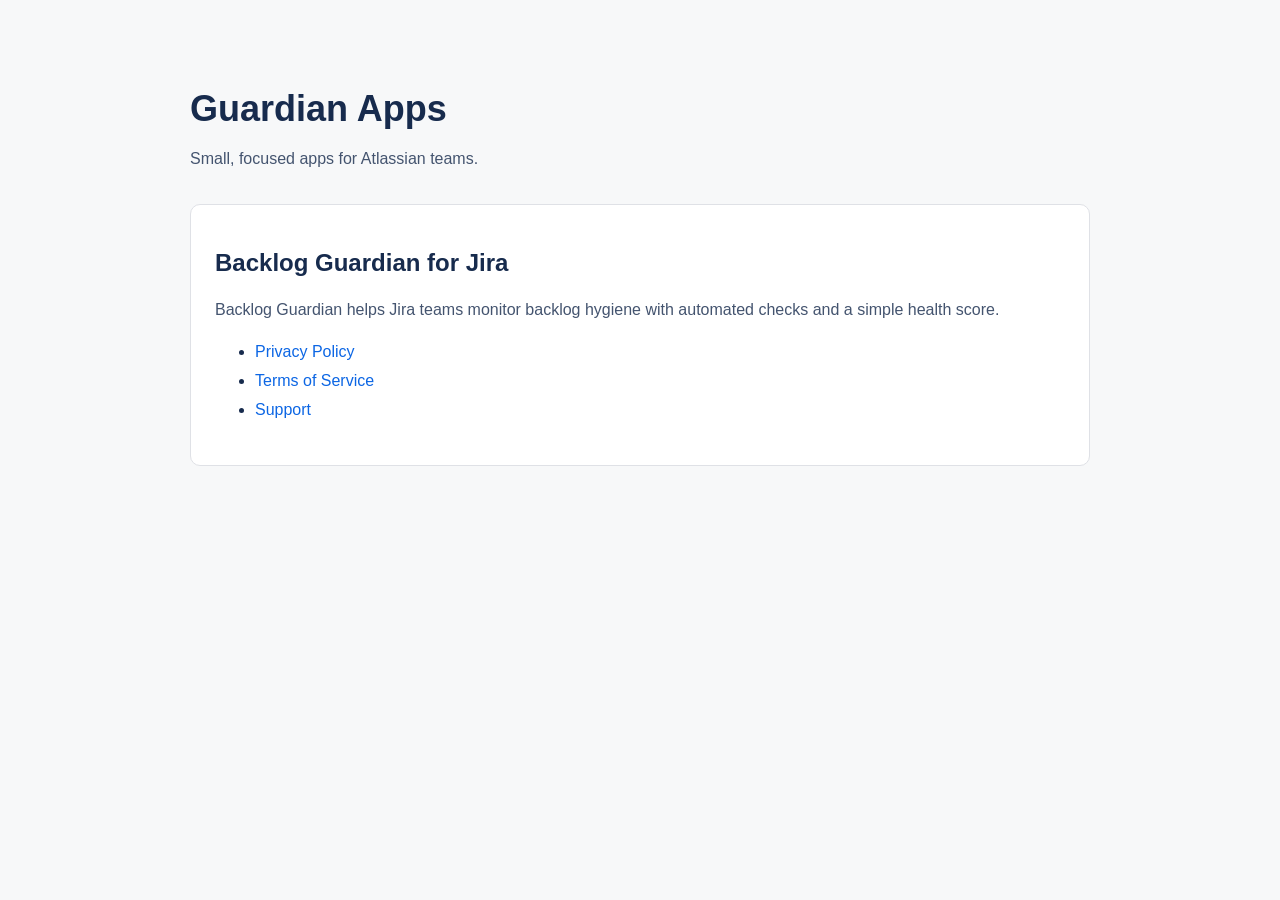
==== index.html @ 0f122b10 "Add Backlog Guardian legal and support pages" ====
<!DOCTYPE html>
<html lang="en">
<head>
  <meta charset="UTF-8" />
  <meta name="viewport" content="width=device-width, initial-scale=1.0" />
  <title>Guardian Apps</title>
  <style>
    body {
      margin: 0;
      font-family: Arial, sans-serif;
      background: #f7f8f9;
      color: #172b4d;
    }

    main {
      max-width: 900px;
      margin: 0 auto;
      padding: 64px 24px;
    }

    h1 {
      margin-bottom: 12px;
      font-size: 36px;
    }

    p {
      line-height: 1.6;
      color: #44546f;
    }

    .card {
      margin-top: 32px;
      padding: 24px;
      background: white;
      border: 1px solid #dfe1e6;
      border-radius: 10px;
    }

    a {
      color: #0c66e4;
      text-decoration: none;
    }

    a:hover {
      text-decoration: underline;
    }

    ul {
      line-height: 1.8;
    }
  </style>
</head>
<body>
  <main>
    <h1>Guardian Apps</h1>

    <p>
      Small, focused apps for Atlassian teams.
    </p>

    <div class="card">
      <h2>Backlog Guardian for Jira</h2>

      <p>
        Backlog Guardian helps Jira teams monitor backlog hygiene with automated checks and a simple health score.
      </p>

      <ul>
        <li>
          <a href="./backlog-guardian/privacy.html">Privacy Policy</a>
        </li>
        <li>
          <a href="./backlog-guardian/terms.html">Terms of Service</a>
        </li>
        <li>
          <a href="./backlog-guardian/support.html">Support</a>
        </li>
      </ul>
    </div>
  </main>
</body>
</html>
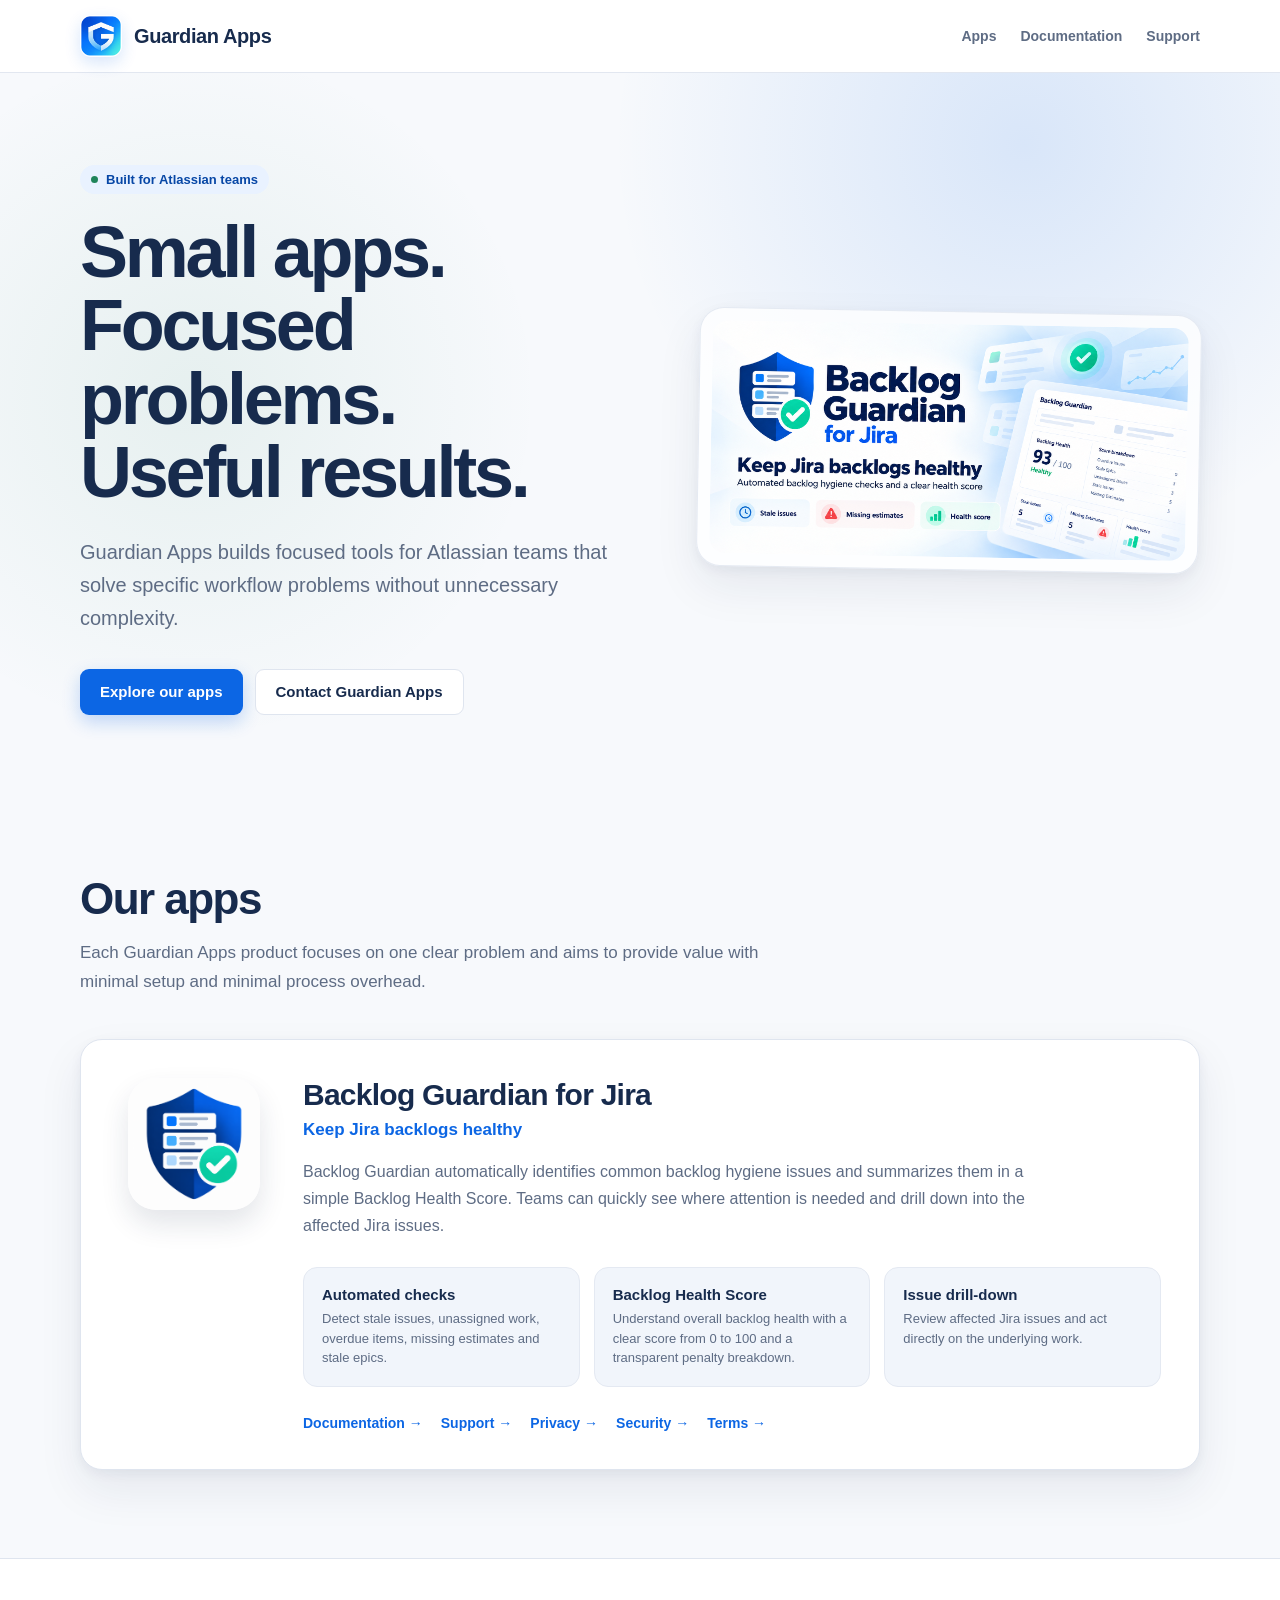
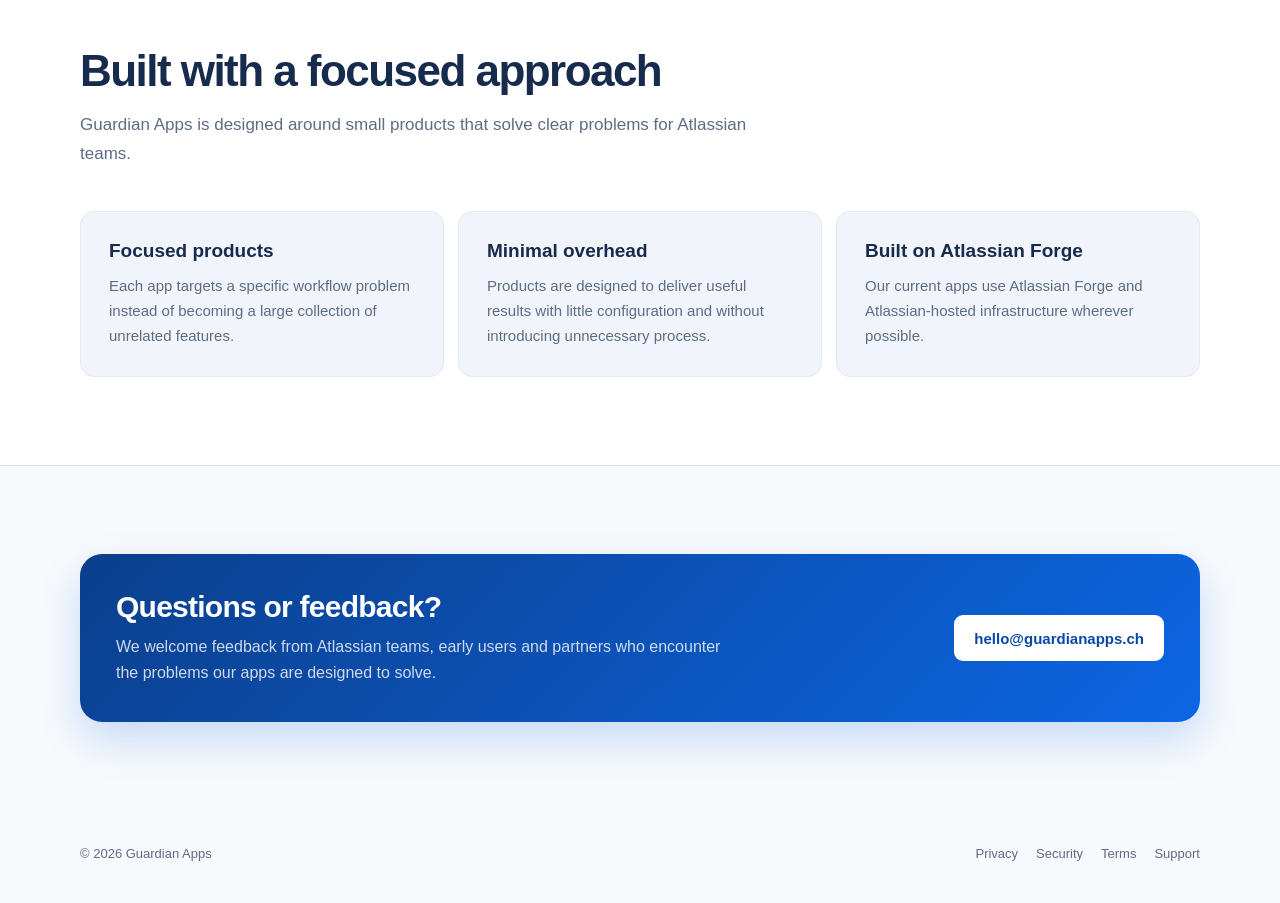
==== commit cebd1b7e: "Redesign Guardian Apps website and add branding" ====
--- a/index.html
+++ b/index.html
@@ -3,80 +3,282 @@
 <head>
   <meta charset="UTF-8" />
   <meta name="viewport" content="width=device-width, initial-scale=1.0" />
-  <title>Guardian Apps</title>
-  <style>
-    body {
-      margin: 0;
-      font-family: Arial, sans-serif;
-      background: #f7f8f9;
-      color: #172b4d;
-    }
-
-    main {
-      max-width: 900px;
-      margin: 0 auto;
-      padding: 64px 24px;
-    }
-
-    h1 {
-      margin-bottom: 12px;
-      font-size: 36px;
-    }
-
-    p {
-      line-height: 1.6;
-      color: #44546f;
-    }
-
-    .card {
-      margin-top: 32px;
-      padding: 24px;
-      background: white;
-      border: 1px solid #dfe1e6;
-      border-radius: 10px;
-    }
-
-    a {
-      color: #0c66e4;
-      text-decoration: none;
-    }
-
-    a:hover {
-      text-decoration: underline;
-    }
-
-    ul {
-      line-height: 1.8;
-    }
-  </style>
+
+  <meta
+    name="description"
+    content="Guardian Apps builds small, focused apps for Atlassian teams. Backlog Guardian for Jira helps teams monitor backlog hygiene with automated checks and a clear health score."
+  />
+
+  <title>Guardian Apps | Focused apps for Atlassian teams</title>
+
+  <link rel="stylesheet" href="./assets/styles.css" />
 </head>
+
 <body>
+
+  <header class="site-header">
+    <div class="container nav">
+
+      <a class="brand" href="./index.html">
+        <img
+          class="brand-logo"
+          src="./assets/guardian-apps-logo.png"
+          alt="Guardian Apps logo"
+        />
+        <span>Guardian Apps</span>
+      </a>
+
+      <nav class="site-nav">
+        <a href="#apps">Apps</a>
+        <a href="./backlog-guardian/docs.html">Documentation</a>
+        <a href="./backlog-guardian/support.html">Support</a>
+      </nav>
+
+    </div>
+  </header>
+
   <main>
-    <h1>Guardian Apps</h1>
-
-    <p>
-      Small, focused apps for Atlassian teams.
-    </p>
-
-    <div class="card">
-      <h2>Backlog Guardian for Jira</h2>
-
-      <p>
-        Backlog Guardian helps Jira teams monitor backlog hygiene with automated checks and a simple health score.
-      </p>
-
-      <ul>
-        <li>
-          <a href="./backlog-guardian/privacy.html">Privacy Policy</a>
-        </li>
-        <li>
-          <a href="./backlog-guardian/terms.html">Terms of Service</a>
-        </li>
-        <li>
-          <a href="./backlog-guardian/support.html">Support</a>
-        </li>
-      </ul>
+
+    <section class="hero">
+      <div class="container hero-grid">
+
+        <div>
+          <div class="eyebrow">
+            <span class="eyebrow-dot"></span>
+            Built for Atlassian teams
+          </div>
+
+          <h1>
+            Small apps.<br />
+            Focused problems.<br />
+            Useful results.
+          </h1>
+
+          <p>
+            Guardian Apps builds focused tools for Atlassian teams that solve
+            specific workflow problems without unnecessary complexity.
+          </p>
+
+          <div class="hero-actions">
+
+            <a class="button button-primary" href="#apps">
+              Explore our apps
+            </a>
+
+            <a
+              class="button button-secondary"
+              href="mailto:hello@guardianapps.ch"
+            >
+              Contact Guardian Apps
+            </a>
+
+          </div>
+        </div>
+
+        <div class="hero-card">
+
+          <img
+            src="./assets/backlog-guardian-banner.png"
+            alt="Backlog Guardian for Jira"
+          />
+
+        </div>
+
+      </div>
+    </section>
+
+    <section class="section" id="apps">
+      <div class="container">
+
+        <div class="section-heading">
+
+          <h2>Our apps</h2>
+
+          <p>
+            Each Guardian Apps product focuses on one clear problem and aims
+            to provide value with minimal setup and minimal process overhead.
+          </p>
+
+        </div>
+
+        <article class="product-card">
+
+          <div class="product-logo-wrap">
+
+            <img
+              class="product-logo"
+              src="./assets/backlog-guardian-logo.png"
+              alt="Backlog Guardian for Jira logo"
+            />
+
+          </div>
+
+          <div class="product-content">
+
+            <h3>Backlog Guardian for Jira</h3>
+
+            <div class="product-tagline">
+              Keep Jira backlogs healthy
+            </div>
+
+            <p class="product-description">
+              Backlog Guardian automatically identifies common backlog hygiene
+              issues and summarizes them in a simple Backlog Health Score.
+              Teams can quickly see where attention is needed and drill down
+              into the affected Jira issues.
+            </p>
+
+            <div class="feature-grid">
+
+              <div class="feature">
+                <strong>Automated checks</strong>
+                <span>
+                  Detect stale issues, unassigned work, overdue items,
+                  missing estimates and stale epics.
+                </span>
+              </div>
+
+              <div class="feature">
+                <strong>Backlog Health Score</strong>
+                <span>
+                  Understand overall backlog health with a clear score from
+                  0 to 100 and a transparent penalty breakdown.
+                </span>
+              </div>
+
+              <div class="feature">
+                <strong>Issue drill-down</strong>
+                <span>
+                  Review affected Jira issues and act directly on the
+                  underlying work.
+                </span>
+              </div>
+
+            </div>
+
+            <div class="product-links">
+
+              <a href="./backlog-guardian/docs.html">
+                Documentation →
+              </a>
+
+              <a href="./backlog-guardian/support.html">
+                Support →
+              </a>
+
+              <a href="./backlog-guardian/privacy.html">
+                Privacy →
+              </a>
+
+              <a href="./backlog-guardian/security.html">
+                Security →
+              </a>
+
+              <a href="./backlog-guardian/terms.html">
+                Terms →
+              </a>
+
+            </div>
+
+          </div>
+        </article>
+
+      </div>
+    </section>
+
+    <section class="section section-white">
+      <div class="container">
+
+        <div class="section-heading">
+
+          <h2>Built with a focused approach</h2>
+
+          <p>
+            Guardian Apps is designed around small products that solve clear
+            problems for Atlassian teams.
+          </p>
+
+        </div>
+
+        <div class="value-grid">
+
+          <div class="value-card">
+            <h3>Focused products</h3>
+
+            <p>
+              Each app targets a specific workflow problem instead of becoming
+              a large collection of unrelated features.
+            </p>
+          </div>
+
+          <div class="value-card">
+            <h3>Minimal overhead</h3>
+
+            <p>
+              Products are designed to deliver useful results with little
+              configuration and without introducing unnecessary process.
+            </p>
+          </div>
+
+          <div class="value-card">
+            <h3>Built on Atlassian Forge</h3>
+
+            <p>
+              Our current apps use Atlassian Forge and Atlassian-hosted
+              infrastructure wherever possible.
+            </p>
+          </div>
+
+        </div>
+
+      </div>
+    </section>
+
+    <section class="section">
+      <div class="container">
+
+        <div class="contact-card">
+
+          <div>
+            <h2>Questions or feedback?</h2>
+
+            <p>
+              We welcome feedback from Atlassian teams, early users and
+              partners who encounter the problems our apps are designed
+              to solve.
+            </p>
+          </div>
+
+          <a
+            class="button"
+            href="mailto:hello@guardianapps.ch"
+          >
+            hello@guardianapps.ch
+          </a>
+
+        </div>
+
+      </div>
+    </section>
+
+  </main>
+
+  <footer class="site-footer">
+    <div class="container footer-content">
+
+      <div>
+        © 2026 Guardian Apps
+      </div>
+
+      <div class="footer-links">
+        <a href="./backlog-guardian/privacy.html">Privacy</a>
+        <a href="./backlog-guardian/security.html">Security</a>
+        <a href="./backlog-guardian/terms.html">Terms</a>
+        <a href="./backlog-guardian/support.html">Support</a>
+      </div>
+
     </div>
-  </main>
+  </footer>
+
 </body>
 </html>
--- a/assets/styles.css
+++ b/assets/styles.css
@@ -0,0 +1,678 @@
+:root {
+  --bg: #f7f9fc;
+  --surface: #ffffff;
+  --surface-soft: #f1f5fb;
+  --text: #172b4d;
+  --text-muted: #5e6c84;
+  --border: #dfe5ef;
+  --primary: #0c66e4;
+  --primary-dark: #0747a6;
+  --primary-soft: #e9f2ff;
+  --success: #1f845a;
+  --warning: #974f0c;
+  --shadow:
+    0 20px 45px rgba(23, 43, 77, 0.08),
+    0 4px 12px rgba(23, 43, 77, 0.05);
+}
+
+* {
+  box-sizing: border-box;
+}
+
+html {
+  scroll-behavior: smooth;
+}
+
+body {
+  margin: 0;
+  font-family:
+    Inter,
+    -apple-system,
+    BlinkMacSystemFont,
+    "Segoe UI",
+    Arial,
+    sans-serif;
+  background: var(--bg);
+  color: var(--text);
+}
+
+img {
+  max-width: 100%;
+}
+
+a {
+  color: var(--primary);
+}
+
+.container {
+  width: min(1120px, calc(100% - 48px));
+  margin: 0 auto;
+}
+
+/* Header */
+
+.site-header {
+  position: sticky;
+  top: 0;
+  z-index: 20;
+  background: rgba(255, 255, 255, 0.94);
+  backdrop-filter: blur(14px);
+  border-bottom: 1px solid rgba(223, 229, 239, 0.9);
+}
+
+.nav {
+  min-height: 72px;
+  display: flex;
+  align-items: center;
+  justify-content: space-between;
+  gap: 32px;
+}
+
+.brand {
+  display: flex;
+  align-items: center;
+  gap: 12px;
+  color: var(--text);
+  text-decoration: none;
+  font-weight: 750;
+  font-size: 20px;
+  letter-spacing: -0.02em;
+}
+
+.brand-logo {
+  width: 42px;
+  height: 42px;
+  display: block;
+  object-fit: contain;
+  border-radius: 11px;
+  box-shadow: 0 6px 16px rgba(12, 102, 228, 0.16);
+}
+
+.site-nav {
+  display: flex;
+  align-items: center;
+  gap: 24px;
+}
+
+.site-nav a {
+  color: var(--text-muted);
+  text-decoration: none;
+  font-size: 14px;
+  font-weight: 600;
+}
+
+.site-nav a:hover,
+.site-nav a.active {
+  color: var(--primary);
+}
+
+/* Buttons */
+
+.button {
+  display: inline-flex;
+  align-items: center;
+  justify-content: center;
+  min-height: 46px;
+  padding: 0 20px;
+  border-radius: 9px;
+  text-decoration: none;
+  font-size: 15px;
+  font-weight: 700;
+  transition:
+    transform 0.15s ease,
+    box-shadow 0.15s ease,
+    background 0.15s ease;
+}
+
+.button:hover {
+  transform: translateY(-1px);
+}
+
+.button-primary {
+  color: white;
+  background: var(--primary);
+  box-shadow: 0 7px 18px rgba(12, 102, 228, 0.24);
+}
+
+.button-primary:hover {
+  color: white;
+  background: var(--primary-dark);
+}
+
+.button-secondary {
+  color: var(--text);
+  background: white;
+  border: 1px solid var(--border);
+}
+
+/* Home hero */
+
+.hero {
+  padding: 92px 0 72px;
+  background:
+    radial-gradient(circle at 80% 10%, rgba(12, 102, 228, 0.13), transparent 34%),
+    radial-gradient(circle at 15% 45%, rgba(31, 132, 90, 0.08), transparent 30%);
+}
+
+.hero-grid {
+  display: grid;
+  grid-template-columns: 1.05fr 0.95fr;
+  gap: 64px;
+  align-items: center;
+}
+
+.eyebrow {
+  display: inline-flex;
+  align-items: center;
+  gap: 8px;
+  padding: 7px 11px;
+  margin-bottom: 22px;
+  border-radius: 999px;
+  background: var(--primary-soft);
+  color: var(--primary-dark);
+  font-size: 13px;
+  font-weight: 700;
+}
+
+.eyebrow-dot {
+  width: 7px;
+  height: 7px;
+  border-radius: 50%;
+  background: var(--success);
+}
+
+.hero h1 {
+  margin: 0;
+  max-width: 700px;
+  font-size: clamp(44px, 6vw, 72px);
+  line-height: 1.02;
+  letter-spacing: -0.045em;
+}
+
+.hero p {
+  max-width: 650px;
+  margin: 26px 0 0;
+  color: var(--text-muted);
+  font-size: 20px;
+  line-height: 1.65;
+}
+
+.hero-actions {
+  display: flex;
+  flex-wrap: wrap;
+  gap: 12px;
+  margin-top: 34px;
+}
+
+.hero-card {
+  padding: 12px;
+  border-radius: 24px;
+  background: rgba(255, 255, 255, 0.76);
+  border: 1px solid rgba(223, 229, 239, 0.8);
+  box-shadow: var(--shadow);
+  transform: rotate(1deg);
+}
+
+.hero-card img {
+  width: 100%;
+  display: block;
+  border-radius: 16px;
+}
+
+/* General sections */
+
+.section {
+  padding: 88px 0;
+}
+
+.section-white {
+  background: white;
+  border-top: 1px solid var(--border);
+  border-bottom: 1px solid var(--border);
+}
+
+.section-heading {
+  max-width: 680px;
+  margin-bottom: 42px;
+}
+
+.section-heading h2 {
+  margin: 0;
+  font-size: clamp(32px, 4vw, 44px);
+  line-height: 1.1;
+  letter-spacing: -0.035em;
+}
+
+.section-heading p {
+  margin: 16px 0 0;
+  color: var(--text-muted);
+  font-size: 17px;
+  line-height: 1.7;
+}
+
+/* Product cards */
+
+.product-card {
+  display: grid;
+  grid-template-columns: 150px 1fr;
+  gap: 34px;
+  padding: 38px;
+  background: var(--surface);
+  border: 1px solid var(--border);
+  border-radius: 22px;
+  box-shadow: var(--shadow);
+}
+
+.product-logo-wrap {
+  display: flex;
+  justify-content: center;
+  align-items: flex-start;
+}
+
+.product-logo {
+  width: 132px;
+  height: 132px;
+  object-fit: cover;
+  border-radius: 28px;
+  box-shadow: 0 14px 28px rgba(23, 43, 77, 0.12);
+}
+
+.product-content h3 {
+  margin: 0;
+  font-size: 30px;
+  letter-spacing: -0.025em;
+}
+
+.product-tagline {
+  margin: 8px 0 18px;
+  color: var(--primary);
+  font-size: 17px;
+  font-weight: 650;
+}
+
+.product-description {
+  max-width: 750px;
+  margin: 0;
+  color: var(--text-muted);
+  font-size: 16px;
+  line-height: 1.7;
+}
+
+.feature-grid,
+.value-grid {
+  display: grid;
+  grid-template-columns: repeat(3, 1fr);
+  gap: 14px;
+  margin-top: 28px;
+}
+
+.feature,
+.value-card {
+  padding: 18px;
+  border-radius: 14px;
+  background: var(--surface-soft);
+  border: 1px solid #e4e9f2;
+}
+
+.feature {
+  min-height: 110px;
+}
+
+.feature strong {
+  display: block;
+  margin-bottom: 6px;
+  font-size: 15px;
+}
+
+.feature span,
+.value-card p {
+  color: var(--text-muted);
+  font-size: 13px;
+  line-height: 1.5;
+}
+
+.value-card {
+  padding: 28px;
+}
+
+.value-card h3 {
+  margin: 0 0 12px;
+  font-size: 19px;
+}
+
+.value-card p {
+  margin: 0;
+  font-size: 15px;
+  line-height: 1.65;
+}
+
+.product-links {
+  display: flex;
+  flex-wrap: wrap;
+  gap: 18px;
+  margin-top: 28px;
+}
+
+.product-links a {
+  color: var(--primary);
+  text-decoration: none;
+  font-weight: 650;
+  font-size: 14px;
+}
+
+.product-links a:hover {
+  text-decoration: underline;
+}
+
+/* Product / document pages */
+
+.page-hero {
+  padding: 64px 0 36px;
+  background:
+    radial-gradient(circle at 80% 20%, rgba(12, 102, 228, 0.1), transparent 32%);
+}
+
+.page-hero-inner {
+  display: flex;
+  align-items: center;
+  gap: 24px;
+}
+
+.page-hero-logo {
+  width: 88px;
+  height: 88px;
+  border-radius: 20px;
+  object-fit: cover;
+  box-shadow: 0 10px 24px rgba(23, 43, 77, 0.1);
+}
+
+.page-hero h1 {
+  margin: 0;
+  font-size: clamp(34px, 5vw, 52px);
+  line-height: 1.08;
+  letter-spacing: -0.035em;
+}
+
+.page-hero p {
+  margin: 10px 0 0;
+  color: var(--text-muted);
+  font-size: 17px;
+  line-height: 1.6;
+}
+
+.content-layout {
+  display: grid;
+  grid-template-columns: minmax(0, 1fr) 240px;
+  gap: 40px;
+  align-items: start;
+}
+
+.content-card {
+  padding: 38px;
+  background: white;
+  border: 1px solid var(--border);
+  border-radius: 20px;
+  box-shadow: var(--shadow);
+}
+
+.content-card h1,
+.content-card h2,
+.content-card h3 {
+  color: var(--text);
+}
+
+.content-card h1 {
+  margin-top: 0;
+  font-size: 36px;
+  letter-spacing: -0.03em;
+}
+
+.content-card h2 {
+  margin-top: 38px;
+  margin-bottom: 12px;
+  font-size: 24px;
+  letter-spacing: -0.02em;
+}
+
+.content-card h3 {
+  margin-top: 26px;
+  margin-bottom: 8px;
+  font-size: 18px;
+}
+
+.content-card p,
+.content-card li {
+  color: var(--text-muted);
+  line-height: 1.7;
+}
+
+.content-card ul,
+.content-card ol {
+  padding-left: 22px;
+}
+
+.content-card li + li {
+  margin-top: 6px;
+}
+
+.content-card code {
+  padding: 2px 6px;
+  border-radius: 5px;
+  background: #f1f2f4;
+}
+
+.content-card a {
+  color: var(--primary);
+}
+
+.note {
+  margin: 24px 0;
+  padding: 16px 18px;
+  background: var(--primary-soft);
+  border-left: 4px solid var(--primary);
+  border-radius: 8px;
+}
+
+.note p {
+  margin: 0;
+}
+
+.sidebar {
+  position: sticky;
+  top: 100px;
+  padding: 20px;
+  background: white;
+  border: 1px solid var(--border);
+  border-radius: 16px;
+}
+
+.sidebar-title {
+  margin: 0 0 14px;
+  color: var(--text);
+  font-size: 13px;
+  font-weight: 750;
+  text-transform: uppercase;
+  letter-spacing: 0.06em;
+}
+
+.sidebar-links {
+  display: flex;
+  flex-direction: column;
+  gap: 4px;
+}
+
+.sidebar-links a {
+  padding: 9px 10px;
+  border-radius: 8px;
+  color: var(--text-muted);
+  text-decoration: none;
+  font-size: 14px;
+}
+
+.sidebar-links a:hover,
+.sidebar-links a.active {
+  color: var(--primary);
+  background: var(--primary-soft);
+}
+
+/* Support */
+
+.support-grid {
+  display: grid;
+  grid-template-columns: repeat(2, 1fr);
+  gap: 18px;
+  margin: 28px 0;
+}
+
+.support-card {
+  padding: 24px;
+  border-radius: 14px;
+  background: var(--surface-soft);
+  border: 1px solid var(--border);
+}
+
+.support-card h3 {
+  margin: 0 0 8px;
+}
+
+.support-card p {
+  margin: 0;
+}
+
+.contact-card {
+  display: flex;
+  align-items: center;
+  justify-content: space-between;
+  gap: 32px;
+  padding: 36px;
+  color: white;
+  background: linear-gradient(135deg, #0b3f8c, #0c66e4);
+  border-radius: 22px;
+  box-shadow: 0 18px 42px rgba(12, 102, 228, 0.2);
+}
+
+.contact-card h2 {
+  margin: 0;
+  font-size: 30px;
+  letter-spacing: -0.025em;
+}
+
+.contact-card p {
+  max-width: 620px;
+  margin: 10px 0 0;
+  color: rgba(255, 255, 255, 0.8);
+  line-height: 1.6;
+}
+
+.contact-card .button {
+  flex-shrink: 0;
+  color: var(--primary-dark);
+  background: white;
+}
+
+/* Footer */
+
+.site-footer {
+  padding: 36px 0 42px;
+  color: var(--text-muted);
+  font-size: 13px;
+}
+
+.footer-content {
+  display: flex;
+  align-items: center;
+  justify-content: space-between;
+  gap: 30px;
+}
+
+.footer-links {
+  display: flex;
+  flex-wrap: wrap;
+  gap: 18px;
+}
+
+.footer-links a {
+  color: var(--text-muted);
+  text-decoration: none;
+}
+
+.footer-links a:hover {
+  color: var(--primary);
+}
+
+/* Responsive */
+
+@media (max-width: 900px) {
+  .hero-grid,
+  .content-layout,
+  .product-card {
+    grid-template-columns: 1fr;
+  }
+
+  .hero-card {
+    transform: none;
+  }
+
+  .product-logo-wrap {
+    justify-content: flex-start;
+  }
+
+  .feature-grid,
+  .value-grid {
+    grid-template-columns: 1fr;
+  }
+
+  .sidebar {
+    position: static;
+  }
+
+  .contact-card {
+    flex-direction: column;
+    align-items: flex-start;
+  }
+}
+
+@media (max-width: 640px) {
+  .container {
+    width: min(100% - 32px, 1120px);
+  }
+
+  .site-nav {
+    display: none;
+  }
+
+  .hero {
+    padding: 68px 0 54px;
+  }
+
+  .section {
+    padding: 64px 0;
+  }
+
+  .hero h1 {
+    font-size: 44px;
+  }
+
+  .hero p {
+    font-size: 18px;
+  }
+
+  .product-card,
+  .content-card {
+    padding: 24px;
+  }
+
+  .page-hero-inner {
+    align-items: flex-start;
+    flex-direction: column;
+  }
+
+  .support-grid {
+    grid-template-columns: 1fr;
+  }
+
+  .footer-content {
+    align-items: flex-start;
+    flex-direction: column;
+  }
+}
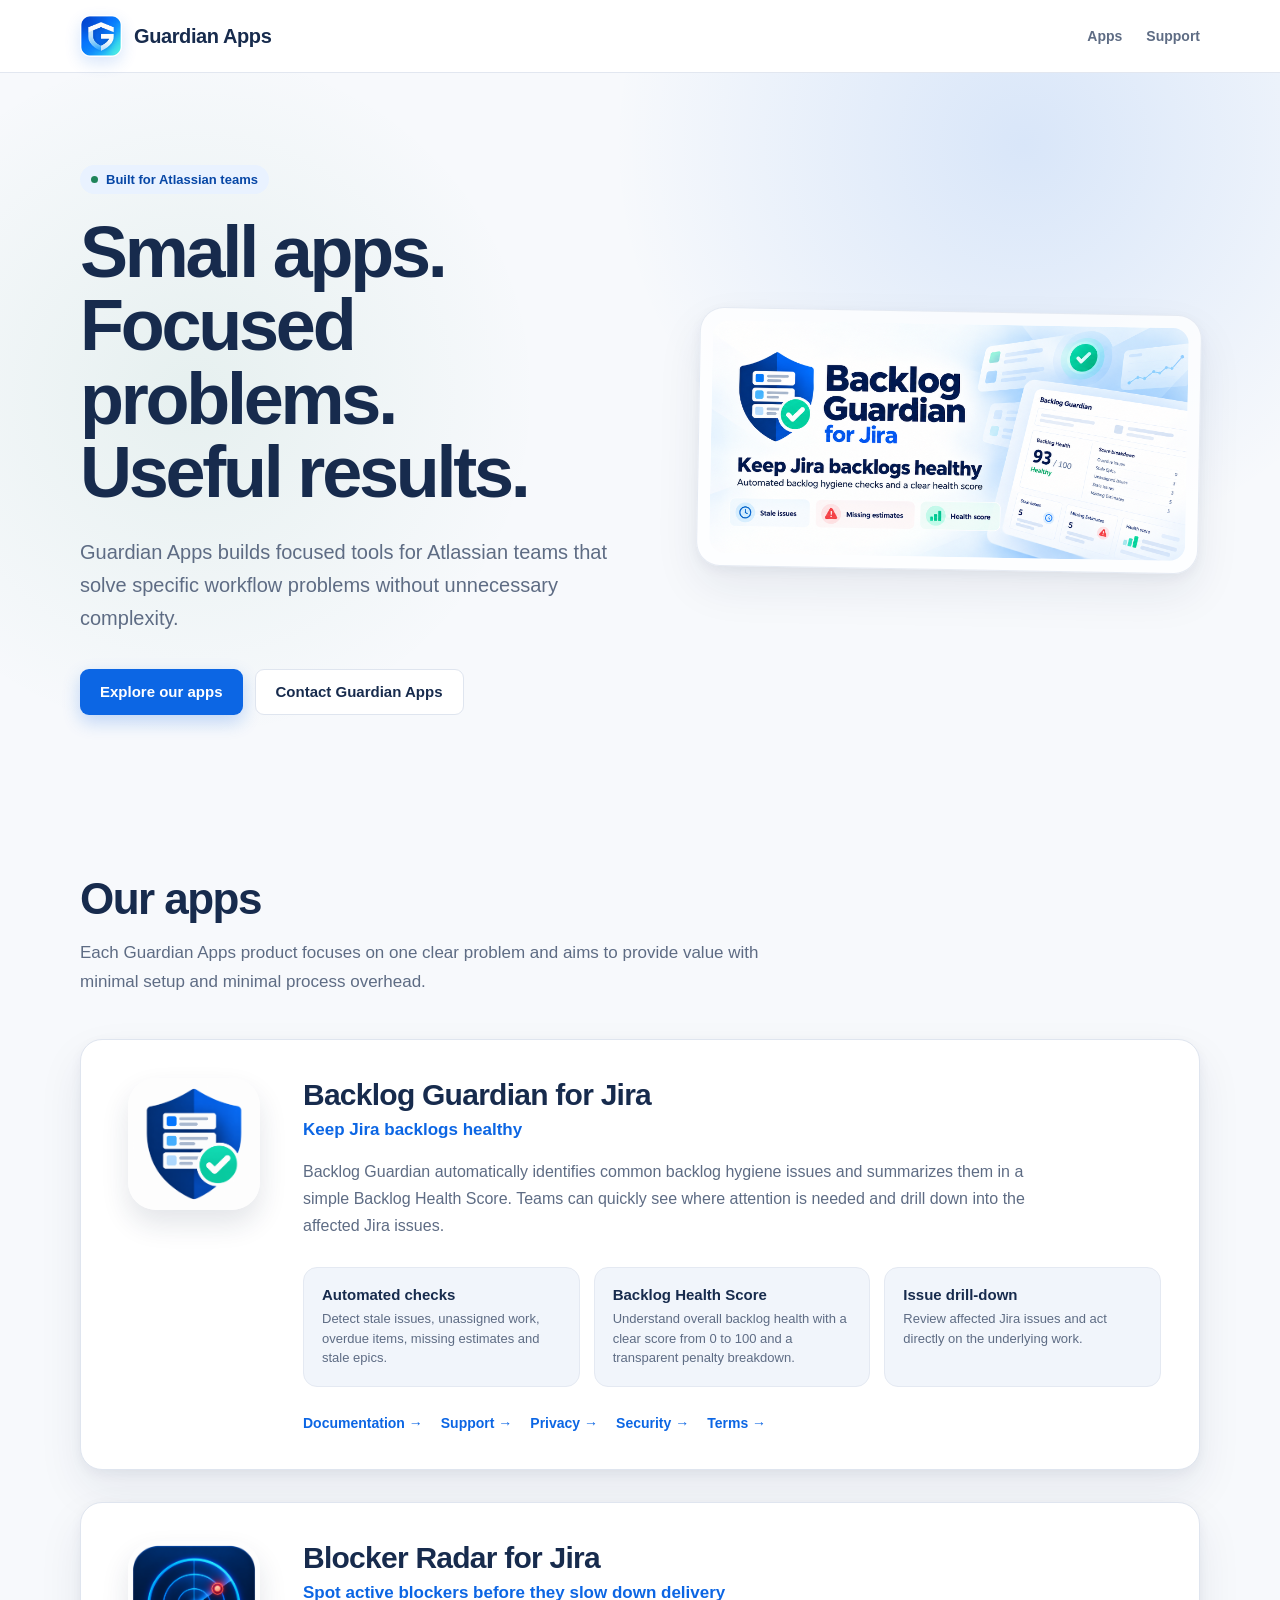
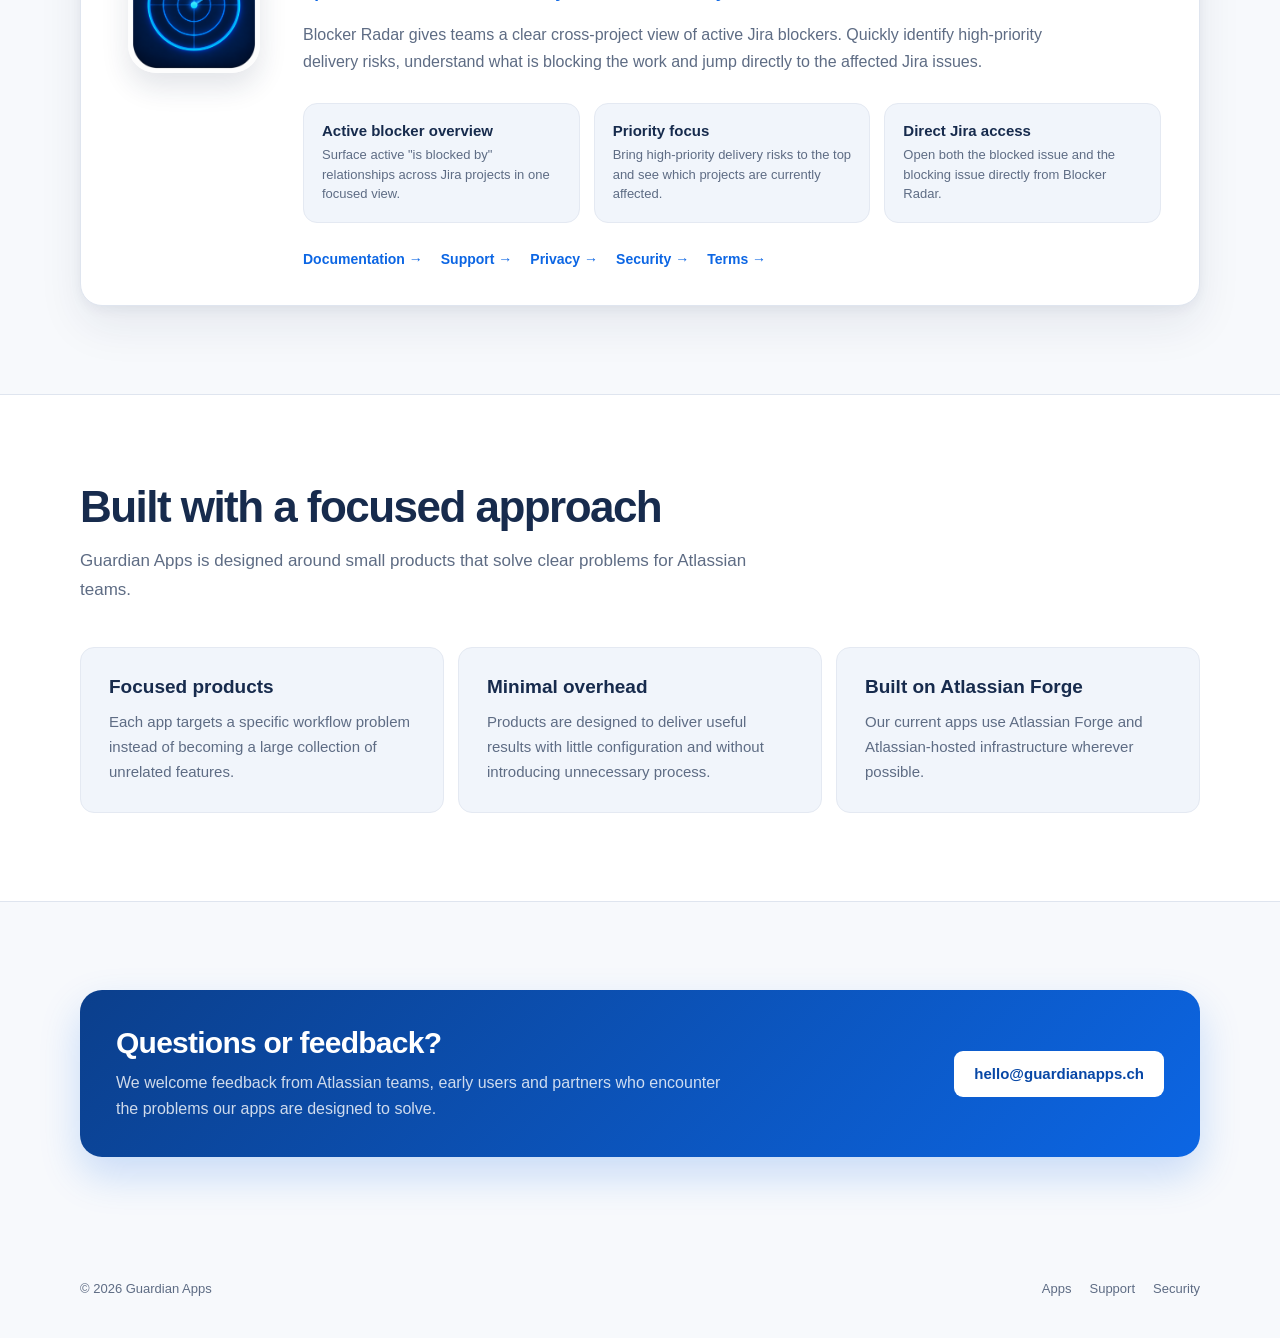
==== commit 43605f23: "Add Blocker Radar website pages" ====
--- a/index.html
+++ b/index.html
@@ -6,12 +6,13 @@
 
   <meta
     name="description"
-    content="Guardian Apps builds small, focused apps for Atlassian teams. Backlog Guardian for Jira helps teams monitor backlog hygiene with automated checks and a clear health score."
+    content="Guardian Apps builds small, focused apps for Atlassian teams. Backlog Guardian improves Jira backlog hygiene, while Blocker Radar highlights active delivery blockers across projects."
   />
 
   <title>Guardian Apps | Focused apps for Atlassian teams</title>
 
   <link rel="stylesheet" href="./assets/styles.css" />
+  <link rel="icon" type="image/png" href="./assets/favicon.png" />
 </head>
 
 <body>
@@ -30,8 +31,7 @@
 
       <nav class="site-nav">
         <a href="#apps">Apps</a>
-        <a href="./backlog-guardian/docs.html">Documentation</a>
-        <a href="./backlog-guardian/support.html">Support</a>
+        <a href="mailto:support@guardianapps.ch">Support</a>
       </nav>
 
     </div>
@@ -79,7 +79,7 @@
 
           <img
             src="./assets/backlog-guardian-banner.png"
-            alt="Backlog Guardian for Jira"
+            alt="Guardian Apps for Jira"
           />
 
         </div>
@@ -159,23 +159,105 @@
             <div class="product-links">
 
               <a href="./backlog-guardian/docs.html">
-                Documentation →
+                Documentation &rarr;
               </a>
 
               <a href="./backlog-guardian/support.html">
-                Support →
+                Support &rarr;
               </a>
 
               <a href="./backlog-guardian/privacy.html">
-                Privacy →
+                Privacy &rarr;
               </a>
 
               <a href="./backlog-guardian/security.html">
-                Security →
+                Security &rarr;
               </a>
 
               <a href="./backlog-guardian/terms.html">
-                Terms →
+                Terms &rarr;
+              </a>
+
+            </div>
+
+          </div>
+        </article>
+
+        <article class="product-card">
+
+          <div class="product-logo-wrap">
+
+            <img
+              class="product-logo"
+              src="./assets/blocker-radar-logo.png"
+              alt="Blocker Radar for Jira logo"
+            />
+
+          </div>
+
+          <div class="product-content">
+
+            <h3>Blocker Radar for Jira</h3>
+
+            <div class="product-tagline">
+              Spot active blockers before they slow down delivery
+            </div>
+
+            <p class="product-description">
+              Blocker Radar gives teams a clear cross-project view of active
+              Jira blockers. Quickly identify high-priority delivery risks,
+              understand what is blocking the work and jump directly to the
+              affected Jira issues.
+            </p>
+
+            <div class="feature-grid">
+
+              <div class="feature">
+                <strong>Active blocker overview</strong>
+                <span>
+                  Surface active "is blocked by" relationships across Jira
+                  projects in one focused view.
+                </span>
+              </div>
+
+              <div class="feature">
+                <strong>Priority focus</strong>
+                <span>
+                  Bring high-priority delivery risks to the top and see which
+                  projects are currently affected.
+                </span>
+              </div>
+
+              <div class="feature">
+                <strong>Direct Jira access</strong>
+                <span>
+                  Open both the blocked issue and the blocking issue directly
+                  from Blocker Radar.
+                </span>
+              </div>
+
+            </div>
+
+            <div class="product-links">
+
+              <a href="./blocker-radar/docs.html">
+                Documentation &rarr;
+              </a>
+
+              <a href="./blocker-radar/support.html">
+                Support &rarr;
+              </a>
+
+              <a href="./blocker-radar/privacy.html">
+                Privacy &rarr;
+              </a>
+
+              <a href="./blocker-radar/security.html">
+                Security &rarr;
+              </a>
+
+              <a href="./blocker-radar/terms.html">
+                Terms &rarr;
               </a>
 
             </div>
@@ -267,14 +349,13 @@
     <div class="container footer-content">
 
       <div>
-        © 2026 Guardian Apps
+        &copy; 2026 Guardian Apps
       </div>
 
       <div class="footer-links">
-        <a href="./backlog-guardian/privacy.html">Privacy</a>
-        <a href="./backlog-guardian/security.html">Security</a>
-        <a href="./backlog-guardian/terms.html">Terms</a>
-        <a href="./backlog-guardian/support.html">Support</a>
+        <a href="#apps">Apps</a>
+        <a href="mailto:support@guardianapps.ch">Support</a>
+        <a href="mailto:security@guardianapps.ch">Security</a>
       </div>
 
     </div>
--- a/assets/styles.css
+++ b/assets/styles.css
@@ -263,6 +263,10 @@
   box-shadow: var(--shadow);
 }
 
+.product-card + .product-card {
+  margin-top: 32px;
+}
+
 .product-logo-wrap {
   display: flex;
   justify-content: center;
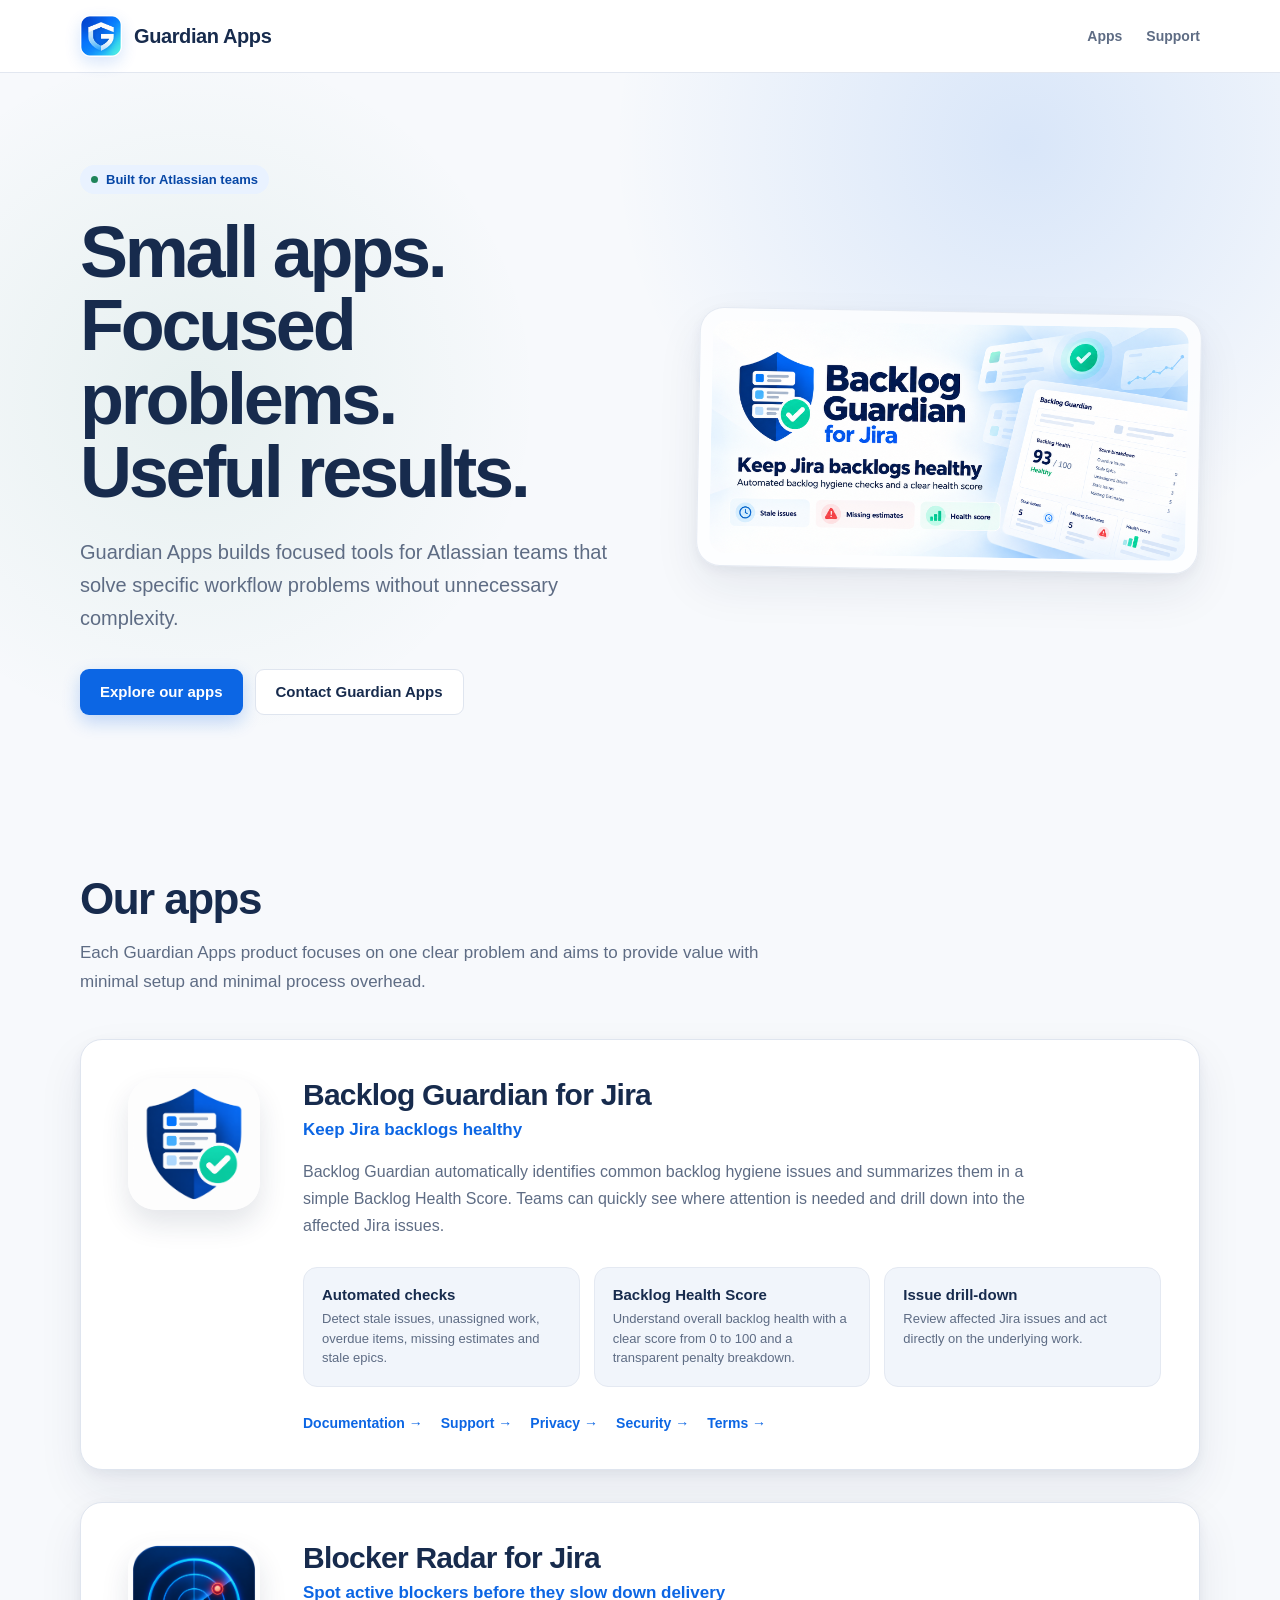
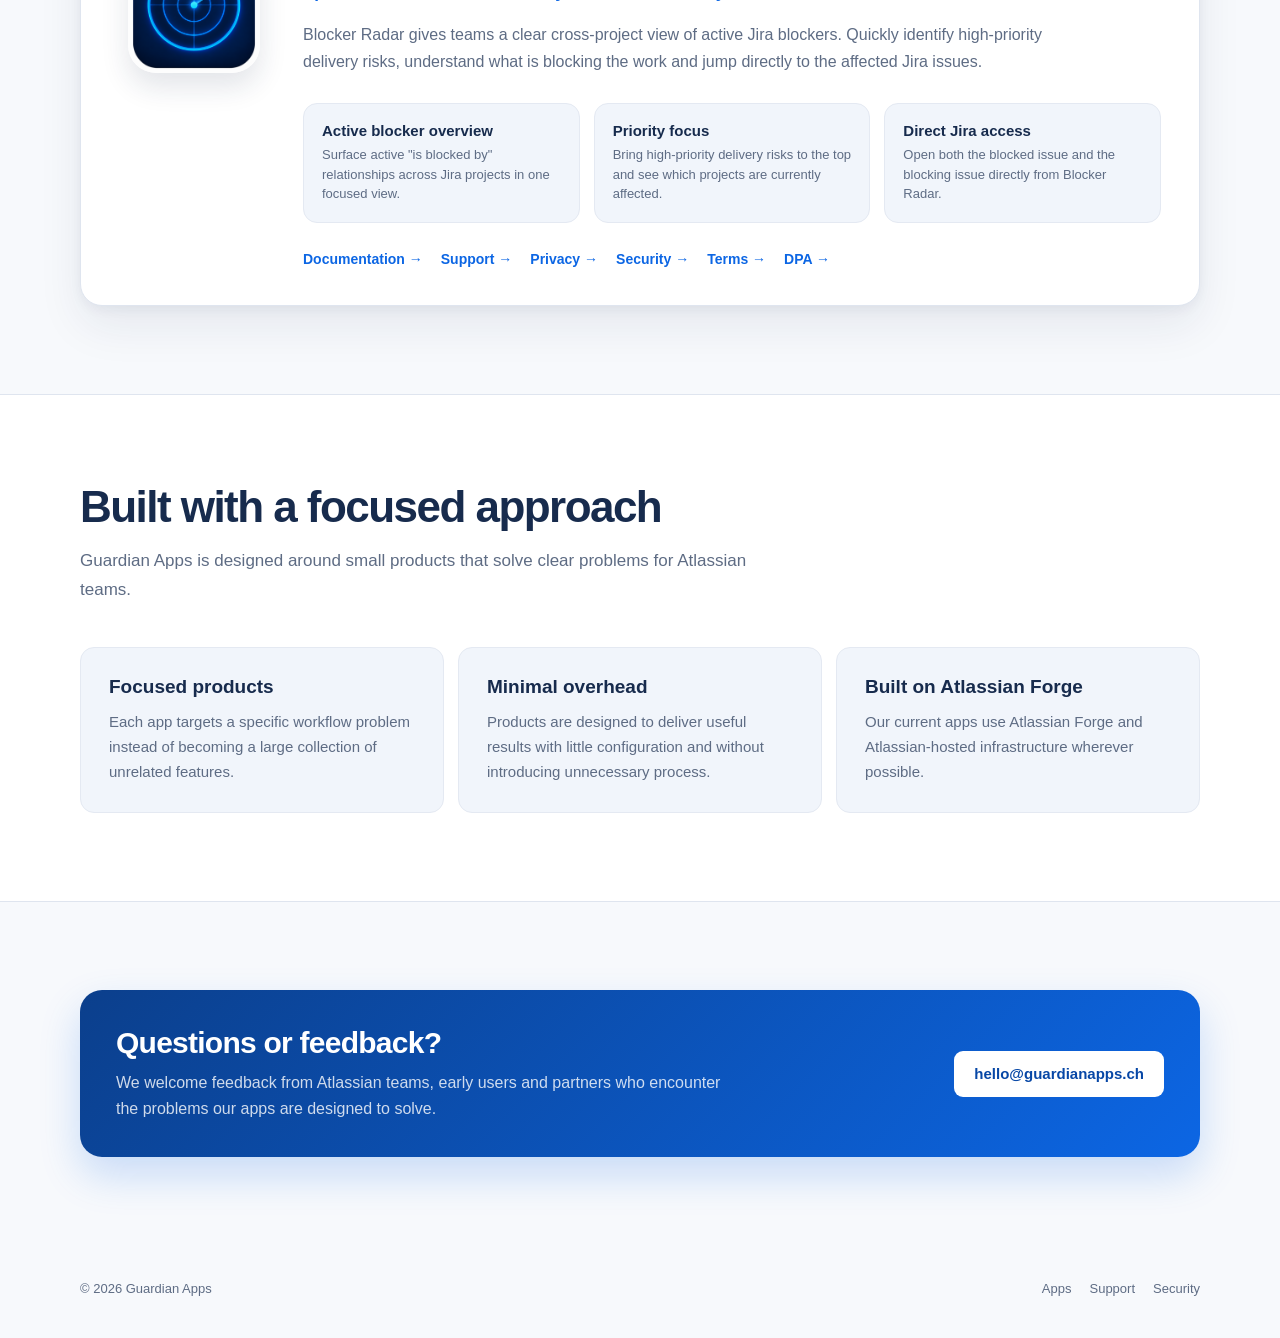
==== commit 57198577: "Add Blocker Radar data processing agreement" ====
--- a/index.html
+++ b/index.html
@@ -260,6 +260,10 @@
                 Terms &rarr;
               </a>
 
+	      <a href="./blocker-radar/dpa.html">
+  		DPA &rarr;
+	      </a>
+
             </div>
 
           </div>
